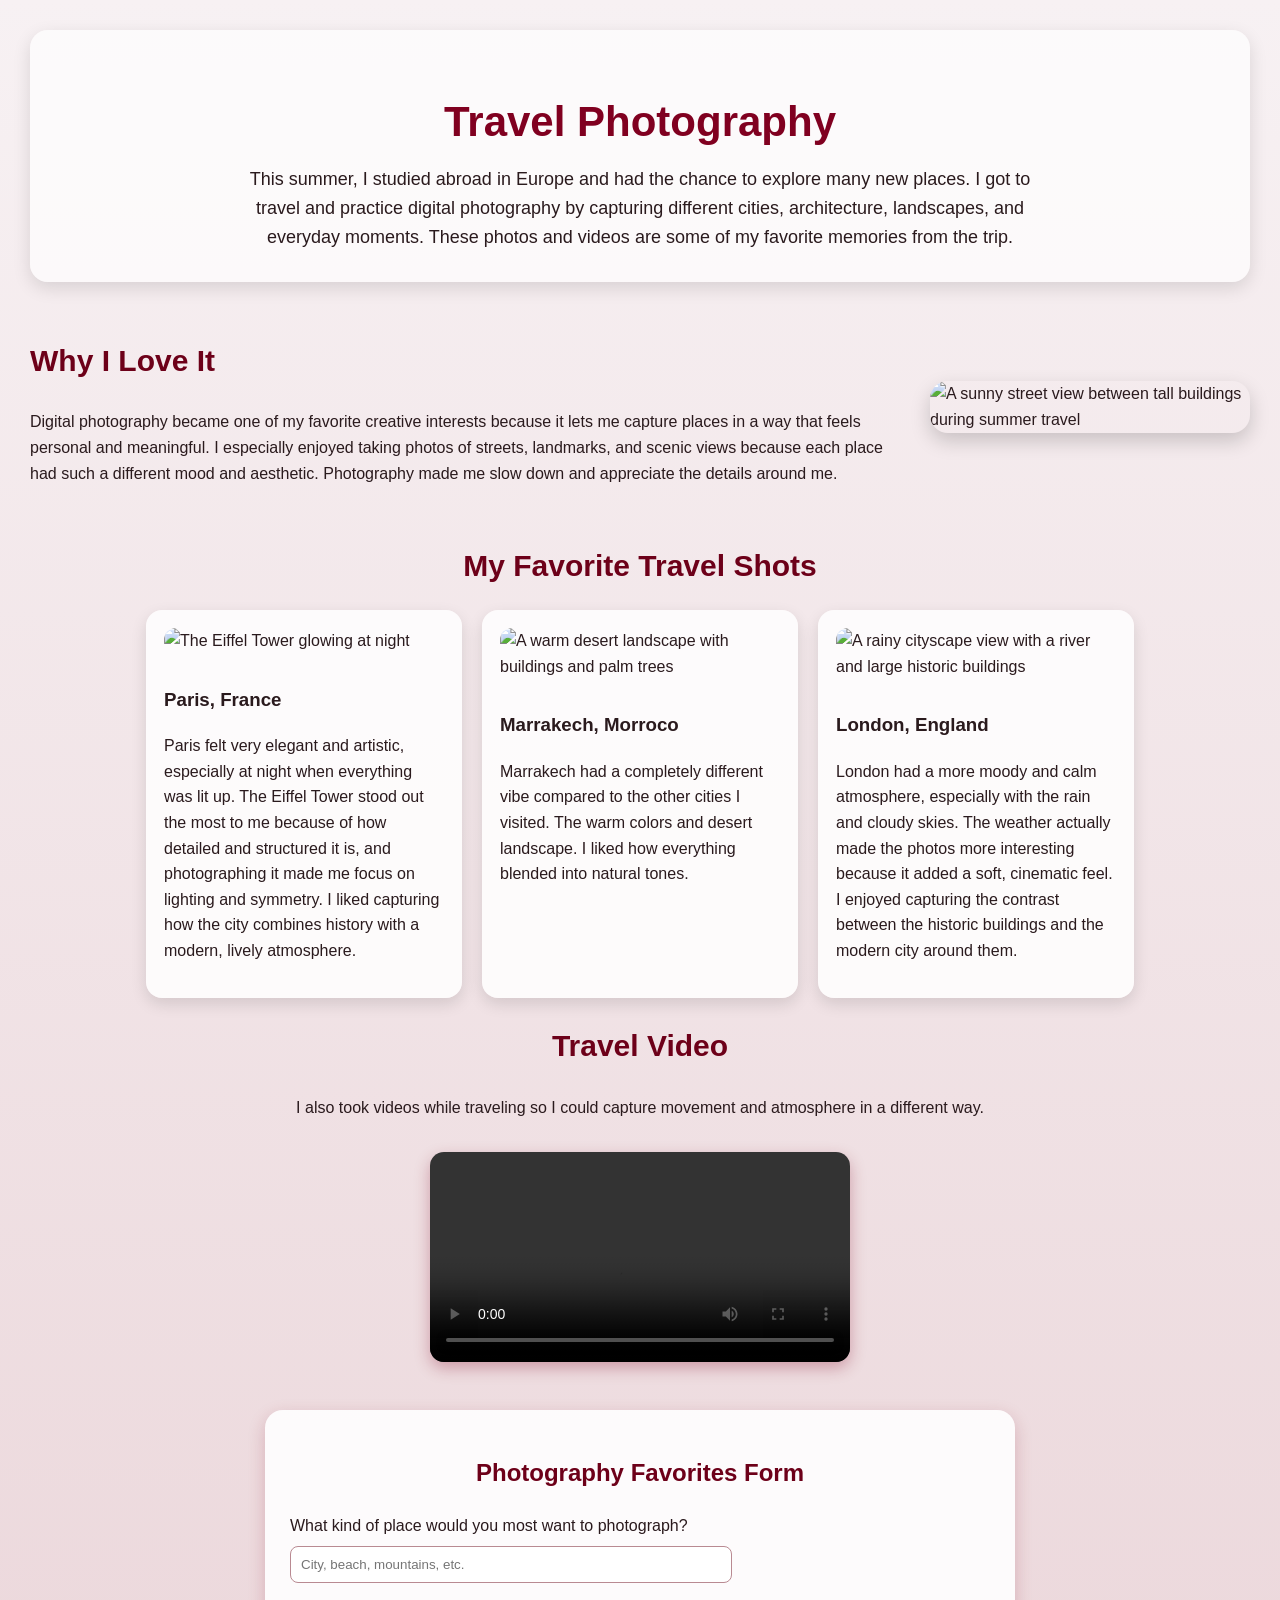
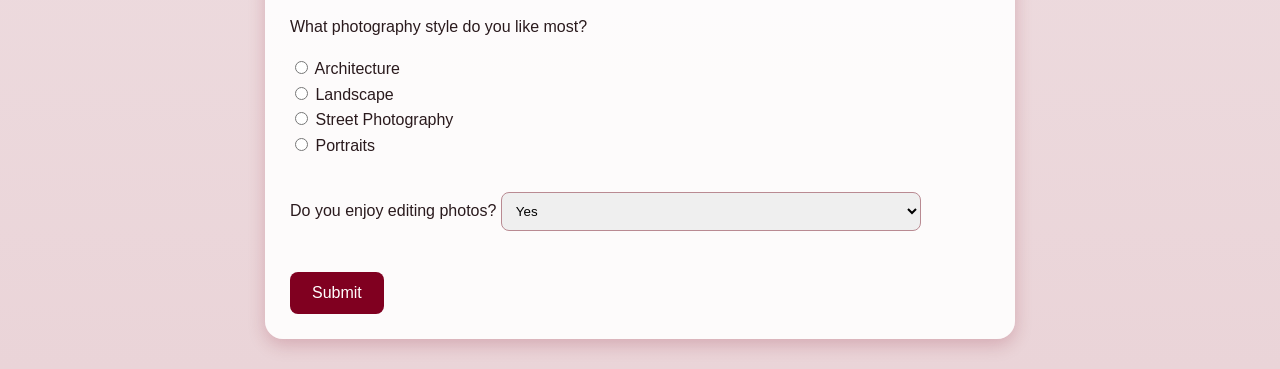
==== photography/photography.html @ 922d8685 "Add files via upload" ====
<!DOCTYPE html>
<html lang="en">
<head>
    <meta charset="utf-8" />
    <title>Travel Photography</title>
    <link rel="stylesheet" href="photography.css" />
</head>
<body>
    <header class="hero">
        <h1>Travel Photography</h1>
        <p>
            This summer, I studied abroad in Europe and had the chance to explore many new places. I got to travel and practice digital photography by capturing different cities,
            architecture, landscapes, and everyday moments. These photos and videos are some of my favorite
            memories from the trip.
        </p>
    </header>

    <section class="about-section">
        <div class="about-text">
            <h2>Why I Love It</h2>
            <p>
                Digital photography became one of my favorite creative interests because it lets me capture
                places in a way that feels personal and meaningful. I especially enjoyed taking photos of streets, landmarks, and scenic views because each place had
                such a different mood and aesthetic. Photography made me slow down and appreciate the details
                around me.
            </p>
        </div>

        <div class="featured-photo-box">
            <img src="IMG_5691.JPG" alt="A sunny street view between tall buildings during summer travel" class="featured-photo" />
        </div>
    </section>

    <section class="gallery-section">
        <h2>My Favorite Travel Shots</h2>
        <div class="photo-gallery">
            <div class="photo-card">
                <img src="IMG_6075.JPG" alt="The Eiffel Tower glowing at night" class="gallery-photo" />
                <h3>Paris, France</h3>
                <p>Paris felt very elegant and artistic, especially at night when everything was lit up.
                    The Eiffel Tower stood out the most to me because of how detailed and structured it is, and photographing it made me focus on lighting and symmetry. 
                    I liked capturing how the city combines history with a modern, lively atmosphere.</p>
            </div>

            <div class="photo-card">
                <img src="IMG_6154.JPG" alt="A warm desert landscape with buildings and palm trees" class="gallery-photo" />
                <h3>Marrakech, Morroco</h3>
                <p>Marrakech had a completely different vibe compared to the other cities I visited. The warm colors and desert landscape. I liked how everything blended into natural tones.</p>
            </div>

            <div class="photo-card">
                <img src="IMG_6523.JPG" alt="A rainy cityscape view with a river and large historic buildings" class="gallery-photo" />
                <h3>London, England</h3>
                <p>London had a more moody and calm atmosphere, especially with the rain and cloudy skies. 
                    The weather actually made the photos more interesting because it added a soft, cinematic feel. 
                    I enjoyed capturing the contrast between the historic buildings and the modern city around them.</p>
            </div>
        </div>
    </section>

    <section class="video-section">
        <h2>Travel Video</h2>
        <p>
            I also took videos while traveling so I could capture movement and atmosphere in a different way.
        </p>
        <video controls class="travel-video">
            <source src="MVI_6065.mov" type="video/quicktime" />
            Your browser does not support the video tag.
        </video>
    </section>

    <section class="form-section">
        <h2>Photography Favorites Form</h2>
        <form action="#" method="post" class="photo-form">
            <label for="place">What kind of place would you most want to photograph?</label>
            <input type="text" id="place" name="place" placeholder="City, beach, mountains, etc." required />

            <p>What photography style do you like most?</p>

            <input type="radio" id="architecture" name="style" value="architecture" />
            <label for="architecture">Architecture</label><br />

            <input type="radio" id="landscape" name="style" value="landscape" />
            <label for="landscape">Landscape</label><br />

            <input type="radio" id="street" name="style" value="street" />
            <label for="street">Street Photography</label><br />

            <input type="radio" id="portraits" name="style" value="portraits" />
            <label for="portraits">Portraits</label><br /><br />

            <label for="editing">Do you enjoy editing photos?</label>
            <select id="editing" name="editing">
                <option value="yes">Yes</option>
                <option value="sometimes">Sometimes</option>
                <option value="no">No</option>
            </select>

            <br /><br />

            <input type="submit" value="Submit" class="submit-button" />
        </form>
    </section>
</body>
</html>
---- photography/photography.css ----
body {
    margin: 0;
    font-family: Arial, sans-serif;
    background: linear-gradient(to bottom, #f7f1f3, #ead4d8);
    color: #2a1a1d;
    line-height: 1.6;
    padding: 30px;
}

/* HEADER */
.hero {
    text-align: center;
    background-color: rgba(255, 255, 255, 0.7);
    padding: 30px;
    border-radius: 18px;
    margin-bottom: 30px;
    animation: fadeInDown 1.5s ease;
    box-shadow: 0 6px 18px rgba(0, 0, 0, 0.12);
}

.hero h1 {
    font-size: 42px;
    margin-bottom: 10px;
    color: #800020; /* burgundy */
}

.hero p {
    max-width: 800px;
    margin: 0 auto;
    font-size: 18px;
}

/* ABOUT SECTION (FLEX) */
.about-section {
    display: flex;
    gap: 30px;
    align-items: center;
    justify-content: space-between;
    flex-wrap: wrap;
    margin-bottom: 40px;
}

.about-text {
    flex: 1;
    min-width: 280px;
}

.about-text h2 {
    color: #6d0019;
    font-size: 30px;
}

.featured-photo {
    width: 100%;
    max-width: 320px;
    border-radius: 18px;
    box-shadow: 0 8px 20px rgba(0, 0, 0, 0.18);
    animation: floatPhoto 3s ease-in-out infinite alternate;
}

/* GALLERY (FLEX) */
.gallery-section h2 {
    text-align: center;
    color: #6d0019;
    font-size: 30px;
    margin-bottom: 20px;
}

.photo-gallery {
    display: flex;
    gap: 20px;
    justify-content: center;
    flex-wrap: wrap;
}

.photo-card {
    background-color: rgba(255, 255, 255, 0.85);
    border-radius: 16px;
    padding: 18px;
    width: 280px;
    box-shadow: 0 6px 16px rgba(0, 0, 0, 0.12);
    transition: transform 0.25s ease, box-shadow 0.25s ease;
}

.photo-card:hover {
    transform: translateY(-8px);
    box-shadow: 0 12px 24px rgba(128, 0, 32, 0.3);
}

.gallery-photo {
    width: 100%;
    height: 340px;
    object-fit: cover;
    border-radius: 12px;
    margin-bottom: 12px;
}

/* VIDEO */
.video-section {
    text-align: center;
    margin-bottom: 40px;
}

.video-section h2 {
    color: #6d0019;
    font-size: 30px;
}

.travel-video {
    width: 420px;
    max-width: 100%;
    border-radius: 14px;
    box-shadow: 0 6px 16px rgba(128, 0, 32, 0.3);
    margin-top: 15px;
}
/* FORM */
.form-section {
    background-color: rgba(255, 255, 255, 0.9);
    padding: 25px;
    border-radius: 18px;
    box-shadow: 0 6px 18px rgba(128, 0, 32, 0.2);
    max-width: 700px;
    margin: 0 auto;
}

.form-section h2 {
    text-align: center;
    color: #6d0019;
}

.photo-form input[type="text"],
.photo-form select {
    width: 100%;
    max-width: 420px;
    padding: 10px;
    margin-top: 8px;
    margin-bottom: 15px;
    border: 1px solid #b98a92;
    border-radius: 8px;
}

/* BUTTON */
.submit-button {
    background-color: #800020;
    color: white;
    border: none;
    padding: 12px 22px;
    border-radius: 8px;
    font-size: 16px;
    cursor: pointer;
    transition: 0.2s ease;
}

.submit-button:hover {
    background-color: #5c0016;
    transform: scale(1.05);
}

/* ANIMATIONS */
@keyframes fadeInDown {
    from {
        opacity: 0;
        transform: translateY(-18px);
    }
    to {
        opacity: 1;
        transform: translateY(0);
    }
}

@keyframes floatPhoto {
    from {
        transform: translateY(0px);
    }
    to {
        transform: translateY(-10px);
    }
}
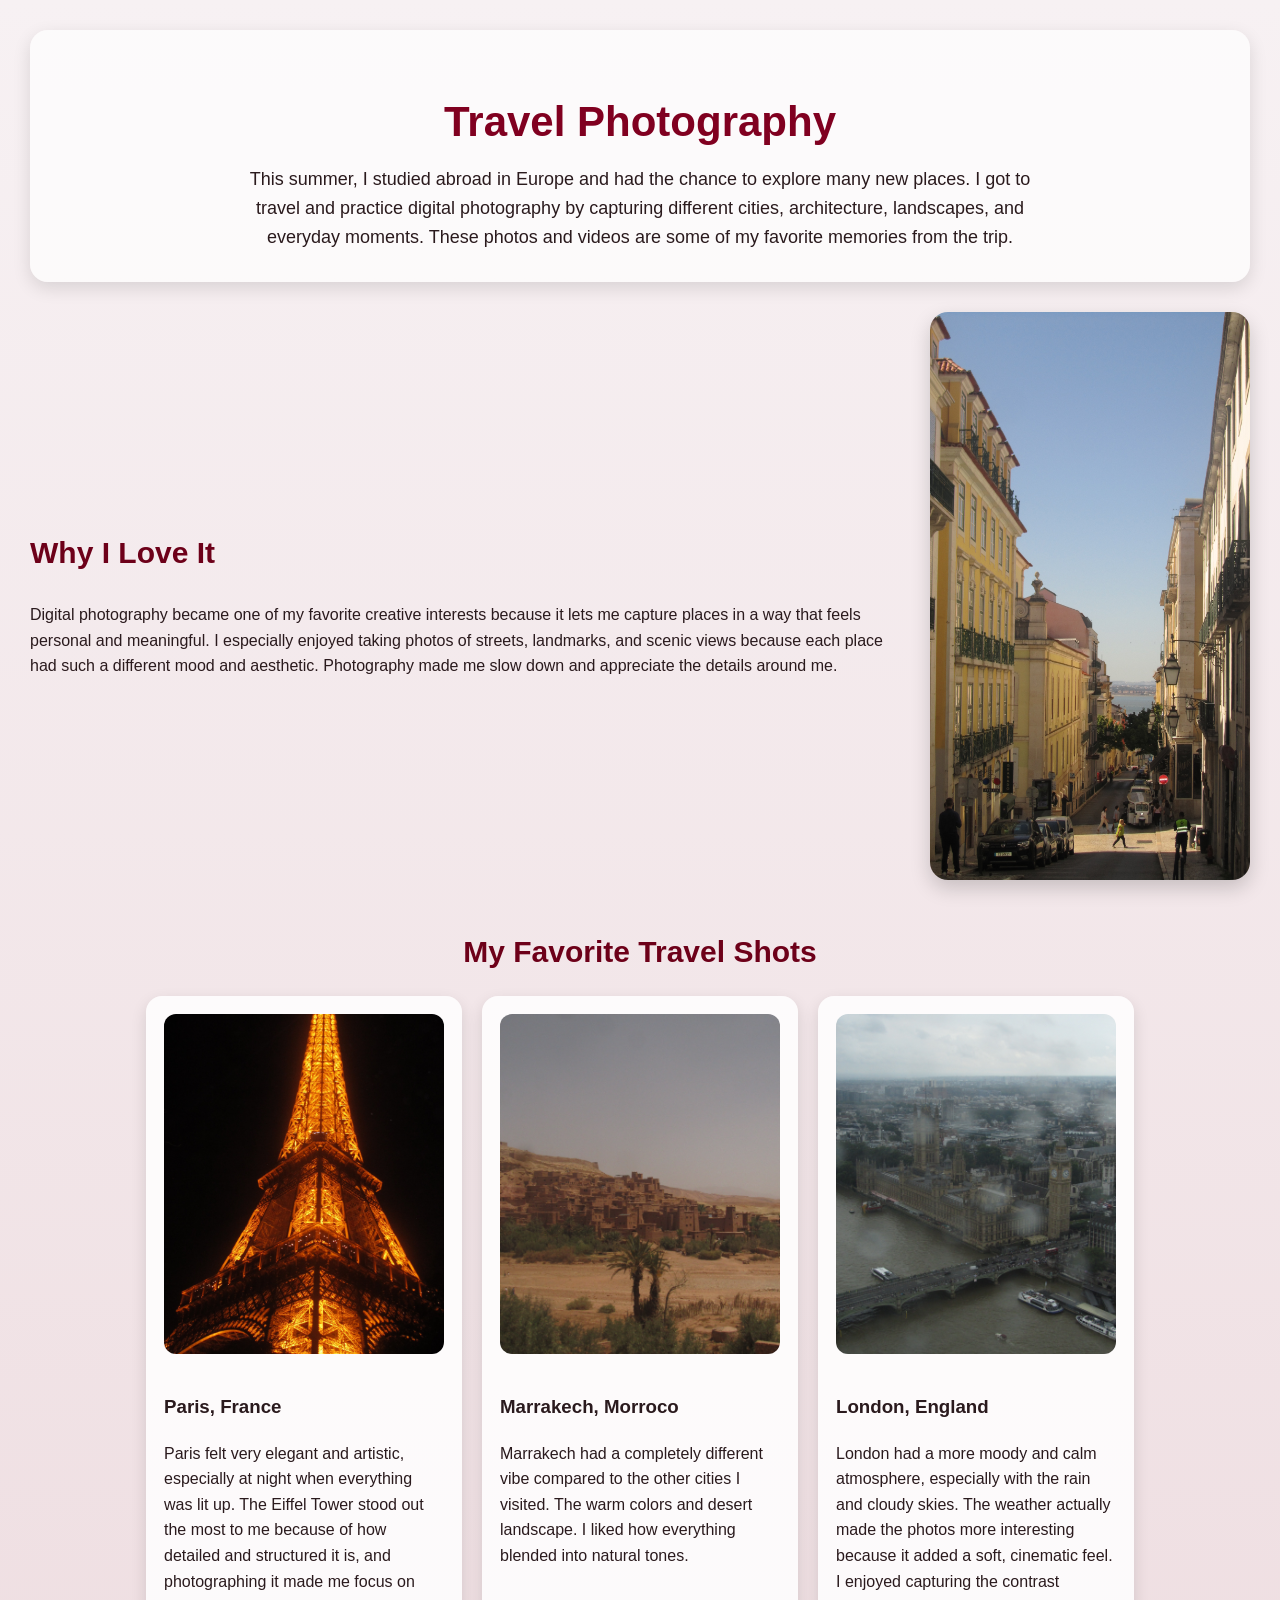
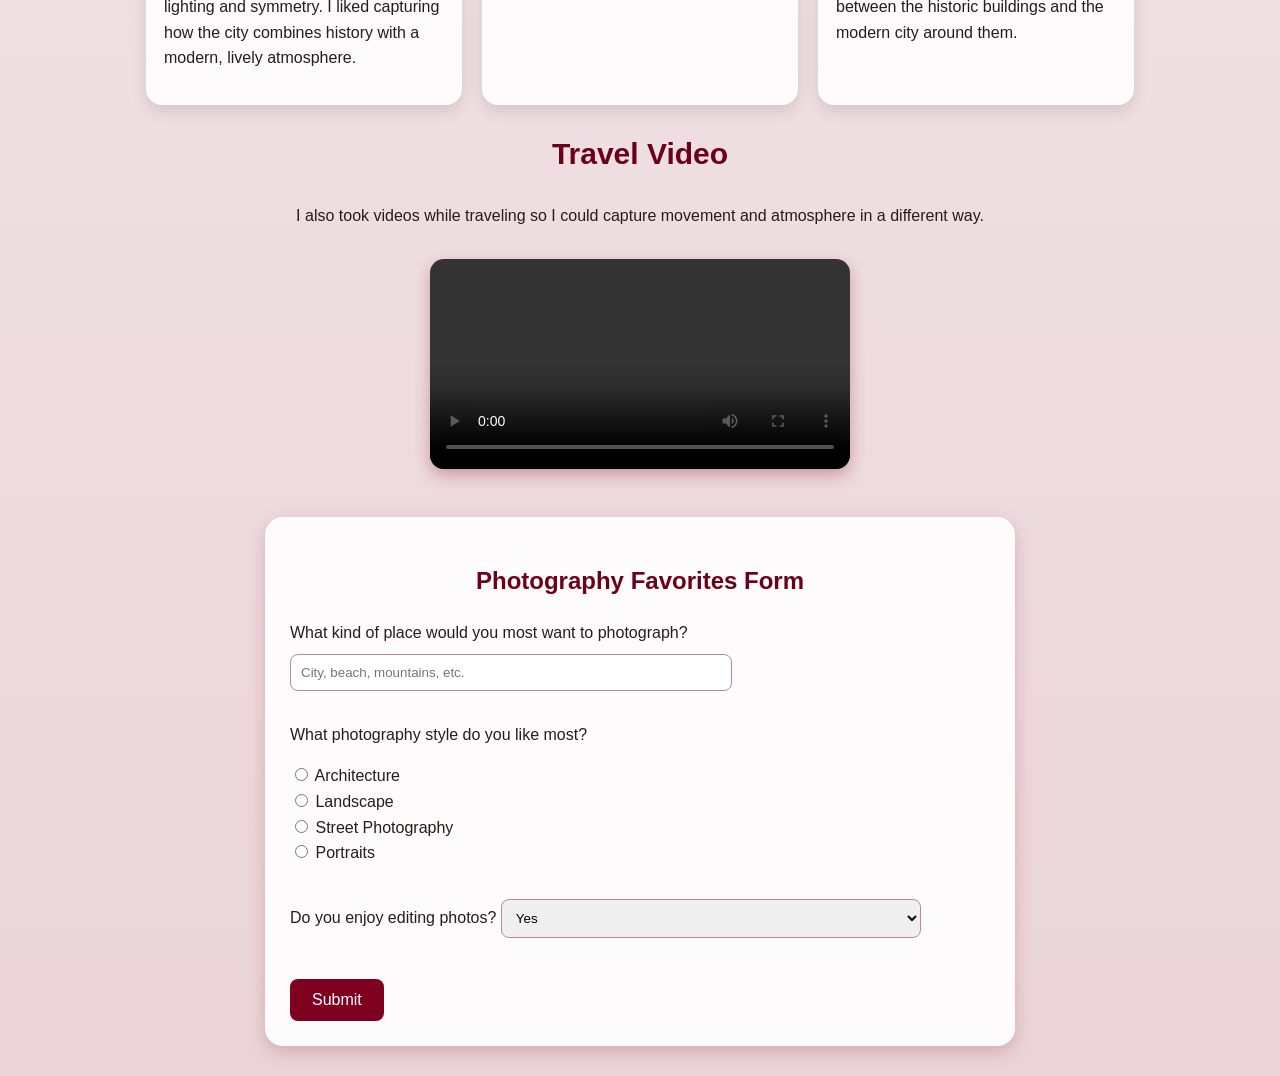
==== commit 1332c1cb: "Remove Photography Page link from header Removed link to the Photography Page from the header." ====
--- a/photography/photography.html
+++ b/photography/photography.html
@@ -102,4 +102,4 @@
         </form>
     </section>
 </body>
-</html>+</html>
